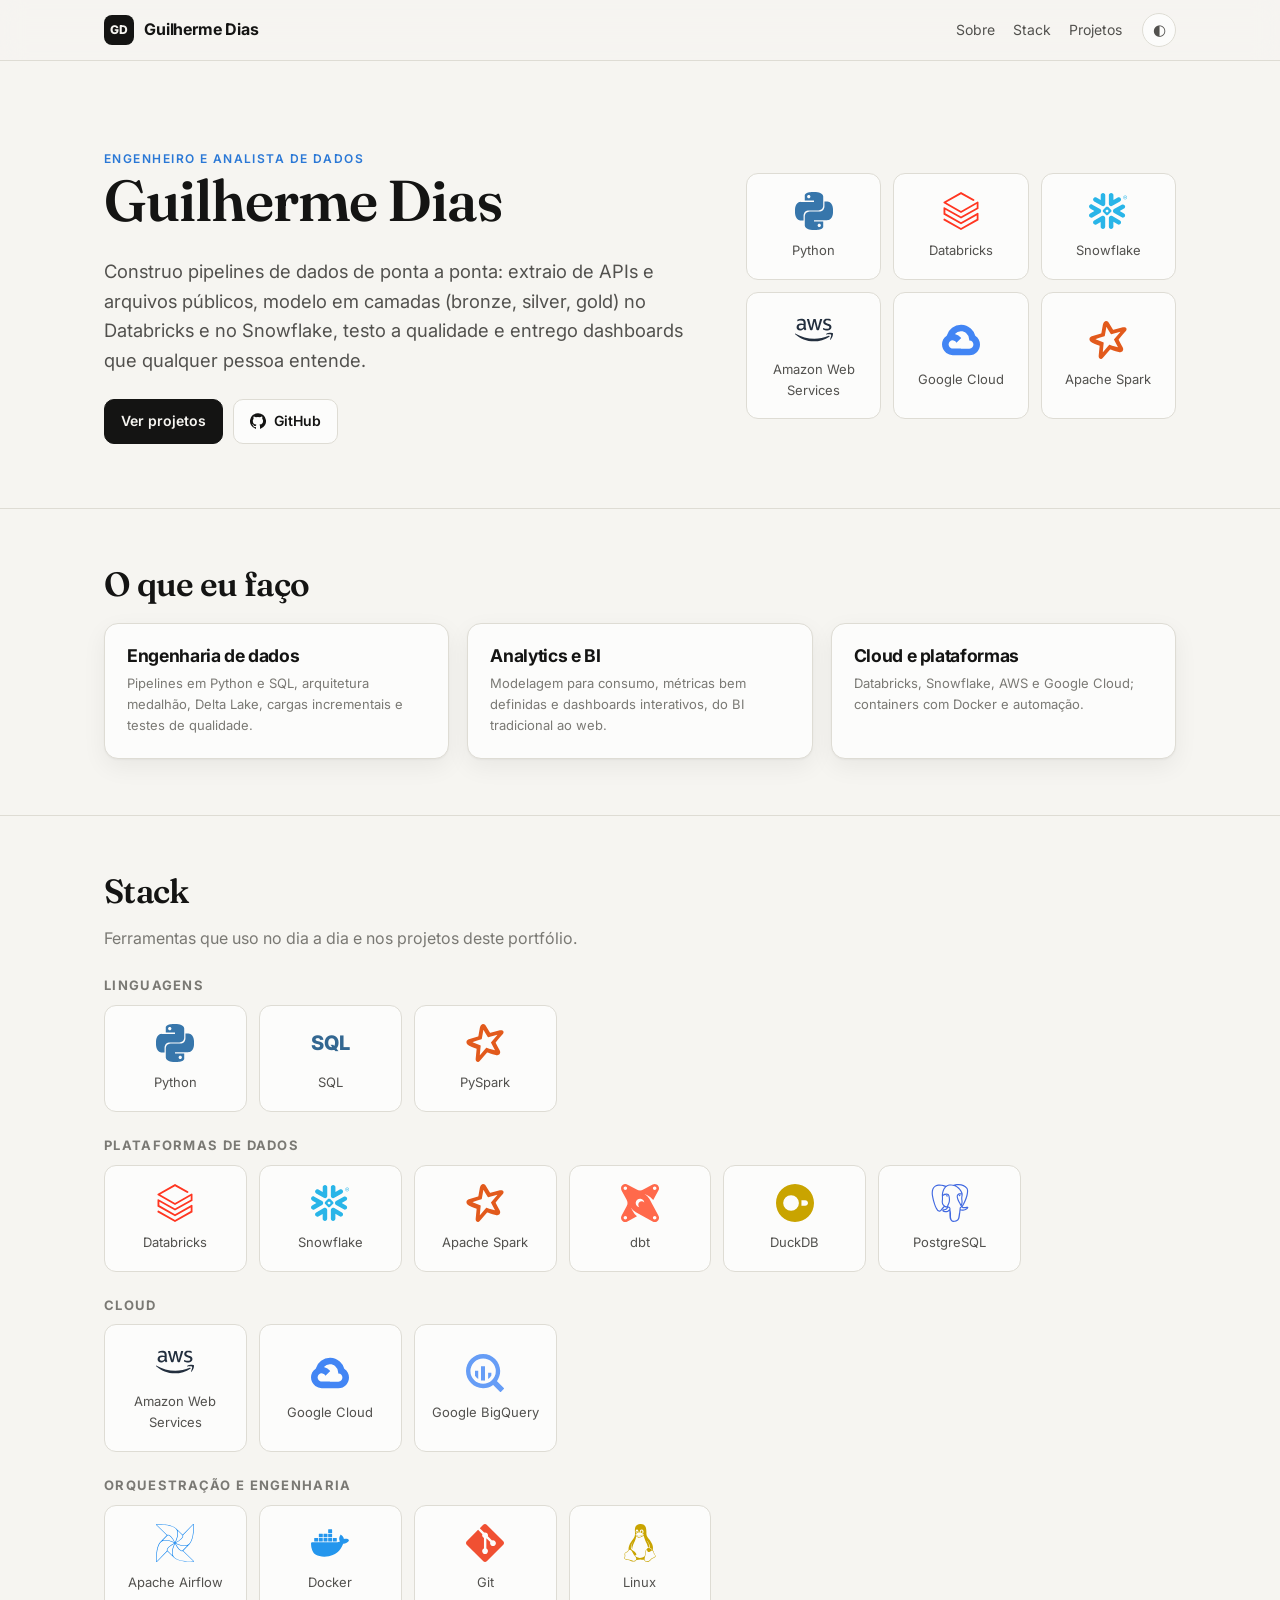
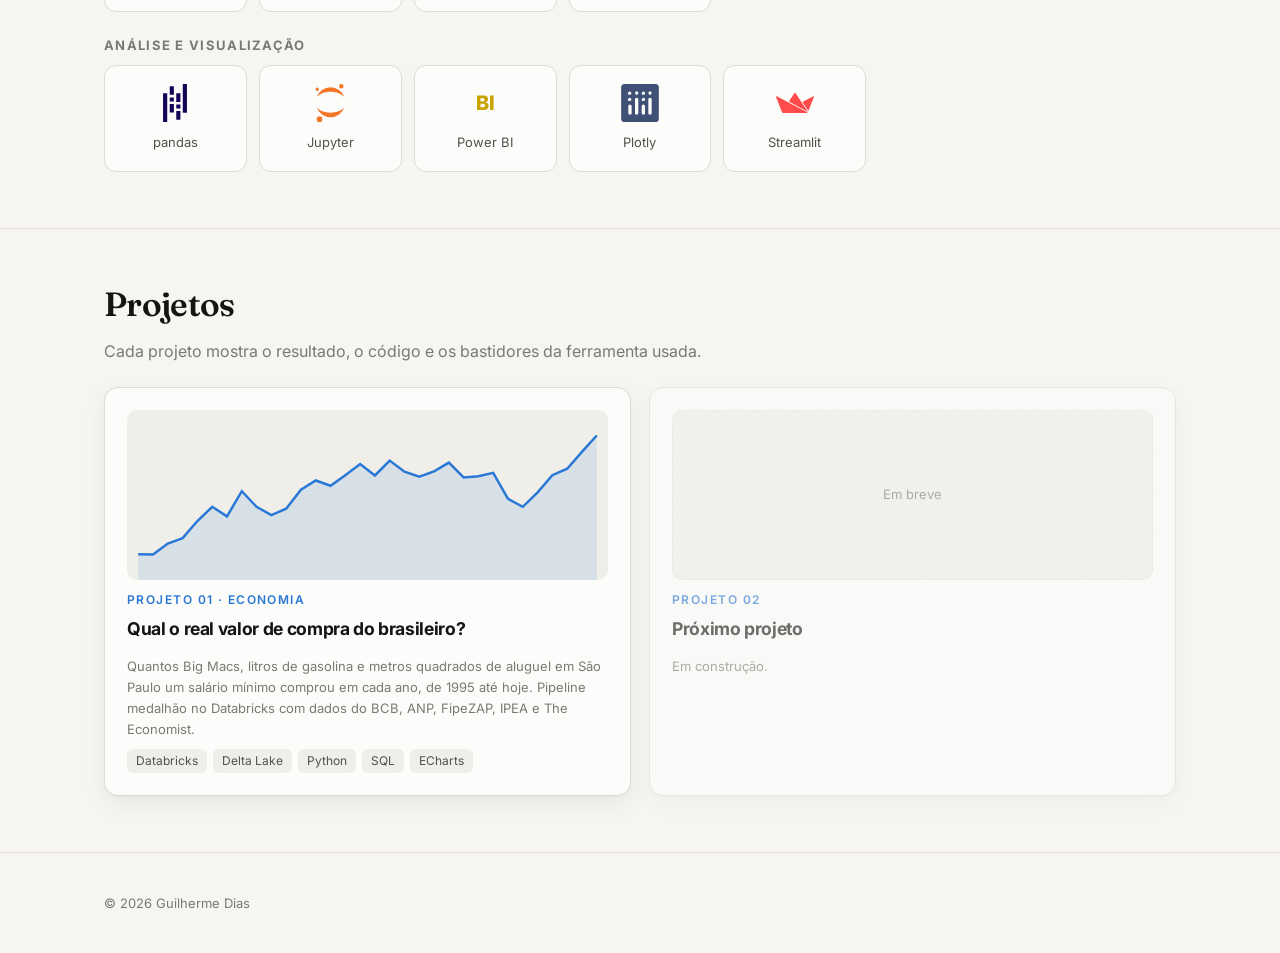
==== index.html @ 41ce4fb2 "Portfólio de dados: página inicial, Projeto 1 (poder de compra) e pipeline Site estático para o GitH" ====
<!doctype html>
<html lang="pt-BR">
<head>
<meta charset="utf-8">
<meta name="viewport" content="width=device-width, initial-scale=1">
<title>Guilherme Dias · Dados</title>
<meta name="description" content="Portfólio de Guilherme Dias: engenharia e análise de dados, Databricks, Snowflake, Python, SQL e dashboards interativos.">
<link rel="preconnect" href="https://fonts.googleapis.com">
<link href="https://fonts.googleapis.com/css2?family=Fraunces:opsz,wght@9..144,600&family=Inter:wght@400;500;600;700;800&family=JetBrains+Mono:wght@400&display=swap" rel="stylesheet">
<link rel="stylesheet" href="assets/style.css">
<link rel="icon" href="data:image/svg+xml,<svg xmlns='http://www.w3.org/2000/svg' viewBox='0 0 32 32'><rect width='32' height='32' rx='8' fill='%23141413'/><text x='16' y='21' font-family='Arial' font-weight='800' font-size='13' fill='white' text-anchor='middle'>GD</text></svg>">
<script src="assets/app.js"></script>
<script src="assets/logos.js"></script>
</head>
<body>
<header class="nav"><div class="wrap">
  <a class="brand" href="./"><span class="mono">GD</span>Guilherme Dias</a>
  <nav class="nav-links">
    <a href="#sobre" class="hide-sm">Sobre</a>
    <a href="#stack-sec">Stack</a>
    <a href="#projetos">Projetos</a>
  </nav>
  <button class="theme-btn" onclick="alternarTema()" aria-label="Alternar tema">◐</button>
</div></header>

<main>
<section class="hero" id="sobre"><div class="wrap hero-grid">
  <div>
    <div class="eyebrow" id="titulo">Dados</div>
    <h1 id="nome">Guilherme Dias</h1>
    <p class="lead" id="resumo"></p>
    <div class="cta">
      <a class="btn primary" href="#projetos">Ver projetos</a>
      <a class="btn" id="lnk-linkedin" href="#" target="_blank" rel="noopener"><svg viewBox="0 0 24 24"><path d="M20.45 20.45h-3.56v-5.57c0-1.33-.02-3.04-1.85-3.04-1.85 0-2.14 1.45-2.14 2.94v5.67H9.35V9h3.41v1.56h.05c.48-.9 1.64-1.85 3.37-1.85 3.6 0 4.27 2.37 4.27 5.46v6.28zM5.34 7.43a2.06 2.06 0 1 1 0-4.13 2.06 2.06 0 0 1 0 4.13zM7.12 20.45H3.56V9h3.56v11.45zM22.22 0H1.77C.79 0 0 .77 0 1.73v20.54C0 23.23.79 24 1.77 24h20.45c.98 0 1.78-.77 1.78-1.73V1.73C24 .77 23.2 0 22.22 0z"/></svg>LinkedIn</a>
      <a class="btn" id="lnk-github" href="#" target="_blank" rel="noopener"><svg viewBox="0 0 24 24"><path d="M12 .3a12 12 0 0 0-3.8 23.4c.6.1.8-.3.8-.6v-2c-3.3.7-4-1.6-4-1.6-.6-1.4-1.4-1.8-1.4-1.8-1-.7.1-.7.1-.7 1.2.1 1.8 1.2 1.8 1.2 1 1.8 2.8 1.3 3.5 1 0-.8.4-1.3.7-1.6-2.7-.3-5.5-1.3-5.5-6 0-1.2.5-2.3 1.3-3.1-.2-.4-.6-1.6 0-3.2 0 0 1-.3 3.4 1.2a11.5 11.5 0 0 1 6 0c2.3-1.5 3.3-1.2 3.3-1.2.6 1.6.2 2.8.1 3.2.8.8 1.3 1.9 1.3 3.2 0 4.6-2.8 5.6-5.5 5.9.5.4.9 1.1.9 2.2v3.3c0 .3.1.7.8.6A12 12 0 0 0 12 .3"/></svg>GitHub</a>
    </div>
  </div>
  <div class="logos" id="hero-logos" style="grid-template-columns:repeat(3,1fr)"></div>
</div></section>

<section id="areas-sec"><div class="wrap">
  <h2>O que eu faço</h2>
  <div class="grid grid-3" id="areas" style="margin-top:20px"></div>
</div></section>

<section id="stack-sec"><div class="wrap">
  <h2>Stack</h2>
  <p class="muted">Ferramentas que uso no dia a dia e nos projetos deste portfólio.</p>
  <div id="stack"></div>
</div></section>

<section id="sec-xp"><div class="wrap">
  <h2>Experiência</h2>
  <div id="xp" style="margin-top:12px"></div>
</div></section>

<section id="projetos"><div class="wrap">
  <h2>Projetos</h2>
  <p class="muted">Cada projeto mostra o resultado, o código e os bastidores da ferramenta usada.</p>
  <div class="grid grid-2" style="margin-top:22px">
    <a class="card project-card" href="projetos/poder-de-compra/">
      <div class="thumb" id="thumb-1"></div>
      <div class="eyebrow">Projeto 01 · Economia</div>
      <h3>Qual o real valor de compra do brasileiro?</h3>
      <p class="muted small" style="margin:0">Quantos Big Macs, litros de gasolina e metros quadrados de aluguel em São Paulo um salário mínimo comprou em cada ano, de 1995 até hoje. Pipeline medalhão no Databricks com dados do BCB, ANP, FipeZAP, IPEA e The Economist.</p>
      <div class="tags"><span class="tag">Databricks</span><span class="tag">Delta Lake</span><span class="tag">Python</span><span class="tag">SQL</span><span class="tag">ECharts</span></div>
    </a>
    <div class="card project-card soon">
      <div class="thumb placeholder">Em breve</div>
      <div class="eyebrow">Projeto 02</div>
      <h3>Próximo projeto</h3>
      <p class="muted small" style="margin:0">Em construção.</p>
    </div>
  </div>
</div></section>
</main>

<footer><div class="wrap">© <span id="ano-atual"></span> Guilherme Dias</div></footer>

<script src="assets/home.js"></script>
<script>
fetch("data/poder_compra.json").then(r => r.json()).then(d => {
  const pts = d.anual.filter(r => r.bigmacs), w = 600, h = 170, pad = 14;
  const xs = pts.map(r => r.ano), ys = pts.map(r => r.bigmacs);
  const x = a => pad + (a - xs[0]) / (xs.at(-1) - xs[0]) * (w - 2 * pad);
  const y = v => h - pad - (v - Math.min(...ys) + 3) / (Math.max(...ys) - Math.min(...ys) + 6) * (h - 2 * pad);
  const path = pts.map((r, i) => (i ? "L" : "M") + x(r.ano).toFixed(1) + "," + y(r.bigmacs).toFixed(1)).join("");
  document.getElementById("thumb-1").innerHTML =
    `<svg viewBox="0 0 ${w} ${h}" preserveAspectRatio="none" width="100%" height="100%">
       <path d="${path} L${x(xs.at(-1))},${h} L${x(xs[0])},${h}Z" fill="var(--series-1)" opacity=".12"/>
       <path d="${path}" fill="none" stroke="var(--series-1)" stroke-width="2.5" vector-effect="non-scaling-stroke"/>
     </svg>`;
});
</script>
</body>
</html>
---- assets/style.css ----
/* Portfólio de dados: tokens de cor (claro/escuro), tipografia e componentes */
:root {
  color-scheme: light;
  --bg: #f6f5f1;
  --surface-1: #fcfcfb;
  --surface-2: #efeee9;
  --border: #dedcd4;
  --text-primary: #141413;
  --text-secondary: #52514e;
  --text-muted: #7a7974;
  --accent: #2a78d6;
  --series-1: #2a78d6; /* Big Mac */
  --series-2: #eb6834; /* gasolina */
  --series-3: #1baf7a; /* aluguel */
  --series-4: #6250d6; /* salário real */
  --grid: #e7e5de;
  --shadow: 0 1px 2px rgba(20, 20, 19, .04), 0 8px 24px rgba(20, 20, 19, .06);
  --radius: 14px;
  --font: "Inter", system-ui, -apple-system, "Segoe UI", sans-serif;
  --font-display: "Fraunces", Georgia, serif;
  --mono: "JetBrains Mono", ui-monospace, monospace;
}
@media (prefers-color-scheme: dark) {
  :root:not([data-theme="light"]) {
    color-scheme: dark;
    --bg: #111110;
    --surface-1: #1a1a19;
    --surface-2: #232321;
    --border: #2f2f2c;
    --text-primary: #f0efec;
    --text-secondary: #c3c2b7;
    --text-muted: #8f8e86;
    --accent: #5598e7;
    --series-1: #3987e5;
    --series-2: #d95926;
    --series-3: #199e70;
    --series-4: #9085e9;
    --grid: #2a2a27;
    --shadow: 0 1px 2px rgba(0, 0, 0, .3), 0 8px 24px rgba(0, 0, 0, .25);
  }
}
:root[data-theme="dark"] {
  color-scheme: dark;
  --bg: #111110;
  --surface-1: #1a1a19;
  --surface-2: #232321;
  --border: #2f2f2c;
  --text-primary: #f0efec;
  --text-secondary: #c3c2b7;
  --text-muted: #8f8e86;
  --accent: #5598e7;
  --series-1: #3987e5;
  --series-2: #d95926;
  --series-3: #199e70;
  --series-4: #9085e9;
  --grid: #2a2a27;
  --shadow: 0 1px 2px rgba(0, 0, 0, .3), 0 8px 24px rgba(0, 0, 0, .25);
}

* { box-sizing: border-box; }
html { -webkit-text-size-adjust: 100%; }
body {
  margin: 0; background: var(--bg); color: var(--text-primary);
  font: 16px/1.6 var(--font); -webkit-font-smoothing: antialiased;
}
a { color: var(--accent); text-decoration: none; }
a:hover { text-decoration: underline; }
img { max-width: 100%; display: block; }
code, pre { font-family: var(--mono); font-size: .88em; }
.wrap { max-width: 1120px; margin: 0 auto; padding: 0 24px; }
@media (max-width: 600px) { .wrap { padding: 0 16px; } }

/* topo */
.nav { position: sticky; top: 0; z-index: 10; backdrop-filter: blur(12px);
  background: color-mix(in srgb, var(--bg) 82%, transparent); border-bottom: 1px solid var(--border); }
.nav .wrap { display: flex; align-items: center; gap: 20px; height: 60px; }
.brand { font-weight: 700; color: var(--text-primary); letter-spacing: -.01em; }
.brand span { color: var(--accent); }
.nav-links { display: flex; gap: 18px; margin-left: auto; font-size: 14px; }
.nav-links a { color: var(--text-secondary); }
.theme-btn { border: 1px solid var(--border); background: var(--surface-1); color: var(--text-secondary);
  border-radius: 999px; width: 34px; height: 34px; cursor: pointer; font-size: 15px; }
@media (max-width: 600px) { .nav-links .hide-sm { display: none; } }

/* tipografia */
h1, h2, h3 { line-height: 1.15; letter-spacing: -.02em; margin: 0 0 .4em; }
h1 { font-family: var(--font-display); font-weight: 600; font-size: clamp(2.2rem, 5vw, 3.6rem); }
h2 { font-family: var(--font-display); font-weight: 600; font-size: clamp(1.6rem, 3vw, 2.1rem); }
h3 { font-size: 1.1rem; }
.eyebrow { font-size: 12px; font-weight: 600; letter-spacing: .12em; text-transform: uppercase; color: var(--accent); }
.lead { font-size: 1.15rem; color: var(--text-secondary); max-width: 62ch; }
.muted { color: var(--text-muted); }
.small { font-size: 13px; }
section { padding: 56px 0; }
section + section { border-top: 1px solid var(--border); }

/* hero */
.hero { padding: 88px 0 64px; }
.hero .chips { display: flex; flex-wrap: wrap; gap: 8px; margin-top: 22px; }
.chip { font-size: 13px; padding: 5px 12px; border-radius: 999px; background: var(--surface-2);
  color: var(--text-secondary); border: 1px solid var(--border); }

/* cartões */
.card { background: var(--surface-1); border: 1px solid var(--border); border-radius: var(--radius);
  box-shadow: var(--shadow); padding: 22px; }
.grid { display: grid; gap: 18px; }
.grid-2 { grid-template-columns: repeat(2, minmax(0, 1fr)); }
.grid-3 { grid-template-columns: repeat(auto-fit, minmax(240px, 1fr)); }
.grid-4 { grid-template-columns: repeat(auto-fit, minmax(200px, 1fr)); }
@media (max-width: 760px) { .grid-2 { grid-template-columns: 1fr; } }

.project-card { display: flex; flex-direction: column; gap: 10px; color: inherit; transition: transform .15s; }
.project-card:hover { transform: translateY(-2px); text-decoration: none; }
.project-card .thumb { height: 170px; border-radius: 10px; background: var(--surface-2); overflow: hidden; }
.project-card.soon { opacity: .6; pointer-events: none; }
.tags { display: flex; flex-wrap: wrap; gap: 6px; }
.tag { font-size: 12px; padding: 2px 9px; border-radius: 6px; background: var(--surface-2); color: var(--text-secondary); }

/* KPIs */
.kpi { display: flex; flex-direction: column; gap: 4px; }
.kpi .label { font-size: 13px; color: var(--text-secondary); display: flex; align-items: center; gap: 8px; }
.kpi .dot { width: 9px; height: 9px; border-radius: 50%; flex: none; }
.kpi .value { font-size: 2.3rem; font-weight: 700; letter-spacing: -.03em; line-height: 1.05; font-variant-numeric: tabular-nums; }
.kpi .delta { font-size: 13px; color: var(--text-secondary); }
.kpi .delta b { color: var(--text-primary); }

/* comparador */
.controls { display: flex; flex-wrap: wrap; gap: 14px; align-items: end; margin-bottom: 18px; }
.controls label { font-size: 12px; color: var(--text-muted); display: flex; flex-direction: column; gap: 4px; }
select, .seg button { font: inherit; font-size: 14px; padding: 7px 12px; border-radius: 8px;
  border: 1px solid var(--border); background: var(--surface-1); color: var(--text-primary); }
.seg { display: inline-flex; border: 1px solid var(--border); border-radius: 9px; overflow: hidden; }
.seg button { border: 0; border-radius: 0; cursor: pointer; background: var(--surface-1); color: var(--text-secondary); }
.seg button[aria-pressed="true"] { background: var(--surface-2); color: var(--text-primary); font-weight: 600; }

.chart { width: 100%; height: 340px; }
.chart.tall { height: 420px; }
.chart-title { font-weight: 600; margin: 0; }
.chart-sub { font-size: 13px; color: var(--text-muted); margin: 2px 0 10px; }

/* destaque narrativo */
.story { display: grid; grid-template-columns: 1fr 1fr; gap: 28px; align-items: center; }
@media (max-width: 800px) { .story { grid-template-columns: 1fr; } }
.big-number { font-family: var(--font-display); font-size: clamp(3rem, 9vw, 5.5rem); font-weight: 600; line-height: 1; letter-spacing: -.03em; }

/* tabela */
.table-wrap { overflow-x: auto; border: 1px solid var(--border); border-radius: 10px; }
table { border-collapse: collapse; width: 100%; font-size: 14px; font-variant-numeric: tabular-nums; }
th, td { padding: 8px 12px; text-align: right; border-bottom: 1px solid var(--border); white-space: nowrap; }
th:first-child, td:first-child { text-align: left; }
th { font-weight: 600; color: var(--text-secondary); background: var(--surface-2); position: sticky; top: 0; }
tr:last-child td { border-bottom: 0; }

/* pipeline (diagrama) */
.flow { display: grid; grid-template-columns: repeat(4, 1fr); gap: 12px; }
@media (max-width: 800px) { .flow { grid-template-columns: 1fr 1fr; } }
.flow .step { position: relative; }
.flow .step .n { font-family: var(--mono); font-size: 12px; color: var(--text-muted); }
.medal { display: inline-block; width: 10px; height: 10px; border-radius: 3px; margin-right: 6px; vertical-align: middle; }

/* galeria */
.gallery { display: grid; grid-template-columns: repeat(auto-fill, minmax(260px, 1fr)); gap: 14px; }
.gallery figure { margin: 0; }
.gallery img { border-radius: 10px; border: 1px solid var(--border); cursor: zoom-in; aspect-ratio: 16/10; object-fit: cover; width: 100%; }
.gallery figcaption { font-size: 13px; color: var(--text-secondary); margin-top: 6px; }
.placeholder { aspect-ratio: 16/10; border-radius: 10px; border: 1.5px dashed var(--border); display: grid;
  place-items: center; text-align: center; color: var(--text-muted); font-size: 13px; padding: 16px; }
.lightbox { position: fixed; inset: 0; background: rgba(0,0,0,.85); display: none; place-items: center; z-index: 50; padding: 24px; }
.lightbox.on { display: grid; }
.lightbox img { max-height: 90vh; border-radius: 8px; }

/* docs */
.doc { max-width: 760px; }
.doc h1 { font-size: 2.2rem; }
.doc h2 { font-size: 1.5rem; margin-top: 1.6em; }
.doc pre { background: var(--surface-2); padding: 14px 16px; border-radius: 10px; overflow-x: auto; border: 1px solid var(--border); }
.doc :not(pre) > code { background: var(--surface-2); padding: 1px 5px; border-radius: 4px; }
.doc table { margin: 1em 0; }
.doc th, .doc td { text-align: left; white-space: normal; }
.doc img { border-radius: 10px; border: 1px solid var(--border); margin: 1em 0; }
.doc blockquote { margin: 1em 0; padding: 4px 16px; border-left: 3px solid var(--accent); color: var(--text-secondary); background: var(--surface-1); border-radius: 0 8px 8px 0; }
.doc-layout { display: grid; grid-template-columns: 220px 1fr; gap: 40px; padding: 40px 0 80px; }
.doc-layout nav a { display: block; padding: 6px 10px; border-radius: 8px; color: var(--text-secondary); font-size: 14px; }
.doc-layout nav a.on { background: var(--surface-2); color: var(--text-primary); font-weight: 600; }
@media (max-width: 800px) { .doc-layout { grid-template-columns: 1fr; gap: 16px; } }

.badge { display: inline-flex; align-items: center; gap: 6px; font-size: 12px; padding: 3px 10px; border-radius: 999px;
  border: 1px solid var(--border); color: var(--text-secondary); background: var(--surface-1); }
.badge .led { width: 7px; height: 7px; border-radius: 50%; background: var(--series-3); }
footer { padding: 40px 0; color: var(--text-muted); font-size: 13px; border-top: 1px solid var(--border); }

/* marca */
.brand { display: inline-flex; align-items: center; gap: 10px; }
.brand .mono { display: inline-grid; place-items: center; width: 30px; height: 30px; border-radius: 8px;
  background: var(--text-primary); color: var(--bg); font-size: 12px; font-weight: 800; letter-spacing: .02em; }

/* barra de filtro do projeto */
.filterbar { position: sticky; top: 60px; z-index: 9; background: color-mix(in srgb, var(--bg) 88%, transparent);
  backdrop-filter: blur(10px); border-bottom: 1px solid var(--border); }
.filterbar .wrap { display: flex; align-items: center; gap: 12px; height: 54px; overflow-x: auto; }
.seg .dot { display: inline-block; width: 8px; height: 8px; border-radius: 50%; margin-right: 6px; vertical-align: 1px; }

/* linha do tempo */
.timeline { display: flex; flex-direction: column; gap: 16px; margin-top: 22px; position: relative; }
.tl-item { display: grid; grid-template-columns: 76px 1fr; gap: 16px; align-items: start; }
.tl-ano { font-family: var(--font-display); font-size: 1.6rem; font-weight: 600; padding-top: 14px; }
.tl-fontes { list-style: none; padding: 0; margin: 0; display: flex; flex-direction: column; gap: 4px; font-size: 13px; }
@media (max-width: 600px) { .tl-item { grid-template-columns: 1fr; gap: 4px; } .tl-ano { padding-top: 0; } }

/* home: stack com logos */
.stack-group { margin-top: 26px; }
.stack-group h3 { font-size: 13px; text-transform: uppercase; letter-spacing: .1em; color: var(--text-muted); margin-bottom: 12px; }
.logos { display: grid; grid-template-columns: repeat(auto-fill, minmax(132px, 1fr)); gap: 12px; }
.logo-tile { display: flex; flex-direction: column; align-items: center; justify-content: center; gap: 10px; padding: 18px 10px;
  background: var(--surface-1); border: 1px solid var(--border); border-radius: 12px; transition: transform .15s, border-color .15s; }
.logo-tile:hover { transform: translateY(-2px); border-color: var(--tile, var(--accent)); }
.logo-tile svg { width: 38px; height: 38px; fill: var(--tile); }
.logo-tile .txt-logo { height: 38px; display: grid; place-items: center; font-weight: 800; font-size: 20px; color: var(--tile); }
.logo-tile span { font-size: 13px; color: var(--text-secondary); text-align: center; }
:root[data-theme="dark"] .logo-tile.dark-invert svg { fill: var(--text-primary); }
@media (prefers-color-scheme: dark) { :root:not([data-theme="light"]) .logo-tile.dark-invert svg { fill: var(--text-primary); } }

.hero-grid { display: grid; grid-template-columns: 1.4fr 1fr; gap: 40px; align-items: center; }
@media (max-width: 860px) { .hero-grid { grid-template-columns: 1fr; } }
.cta { display: flex; flex-wrap: wrap; gap: 10px; margin-top: 24px; }
.btn { display: inline-flex; align-items: center; gap: 8px; padding: 10px 16px; border-radius: 10px; font-weight: 600; font-size: 14px;
  border: 1px solid var(--border); background: var(--surface-1); color: var(--text-primary); }
.btn:hover { text-decoration: none; border-color: var(--accent); }
.btn.primary { background: var(--text-primary); color: var(--bg); border-color: var(--text-primary); }
.btn svg { width: 16px; height: 16px; fill: currentColor; }
.stat-row { display: grid; grid-template-columns: repeat(2, 1fr); gap: 12px; }
.stat { background: var(--surface-1); border: 1px solid var(--border); border-radius: 12px; padding: 16px; }
.stat b { display: block; font-size: 1.8rem; letter-spacing: -.02em; }
.stat span { font-size: 13px; color: var(--text-secondary); }
.xp { display: grid; grid-template-columns: 150px 1fr; gap: 16px; padding: 16px 0; border-bottom: 1px solid var(--border); }
.xp:last-child { border-bottom: 0; }
.xp .when { font-size: 13px; color: var(--text-muted); padding-top: 3px; }
@media (max-width: 600px) { .xp { grid-template-columns: 1fr; gap: 2px; } }
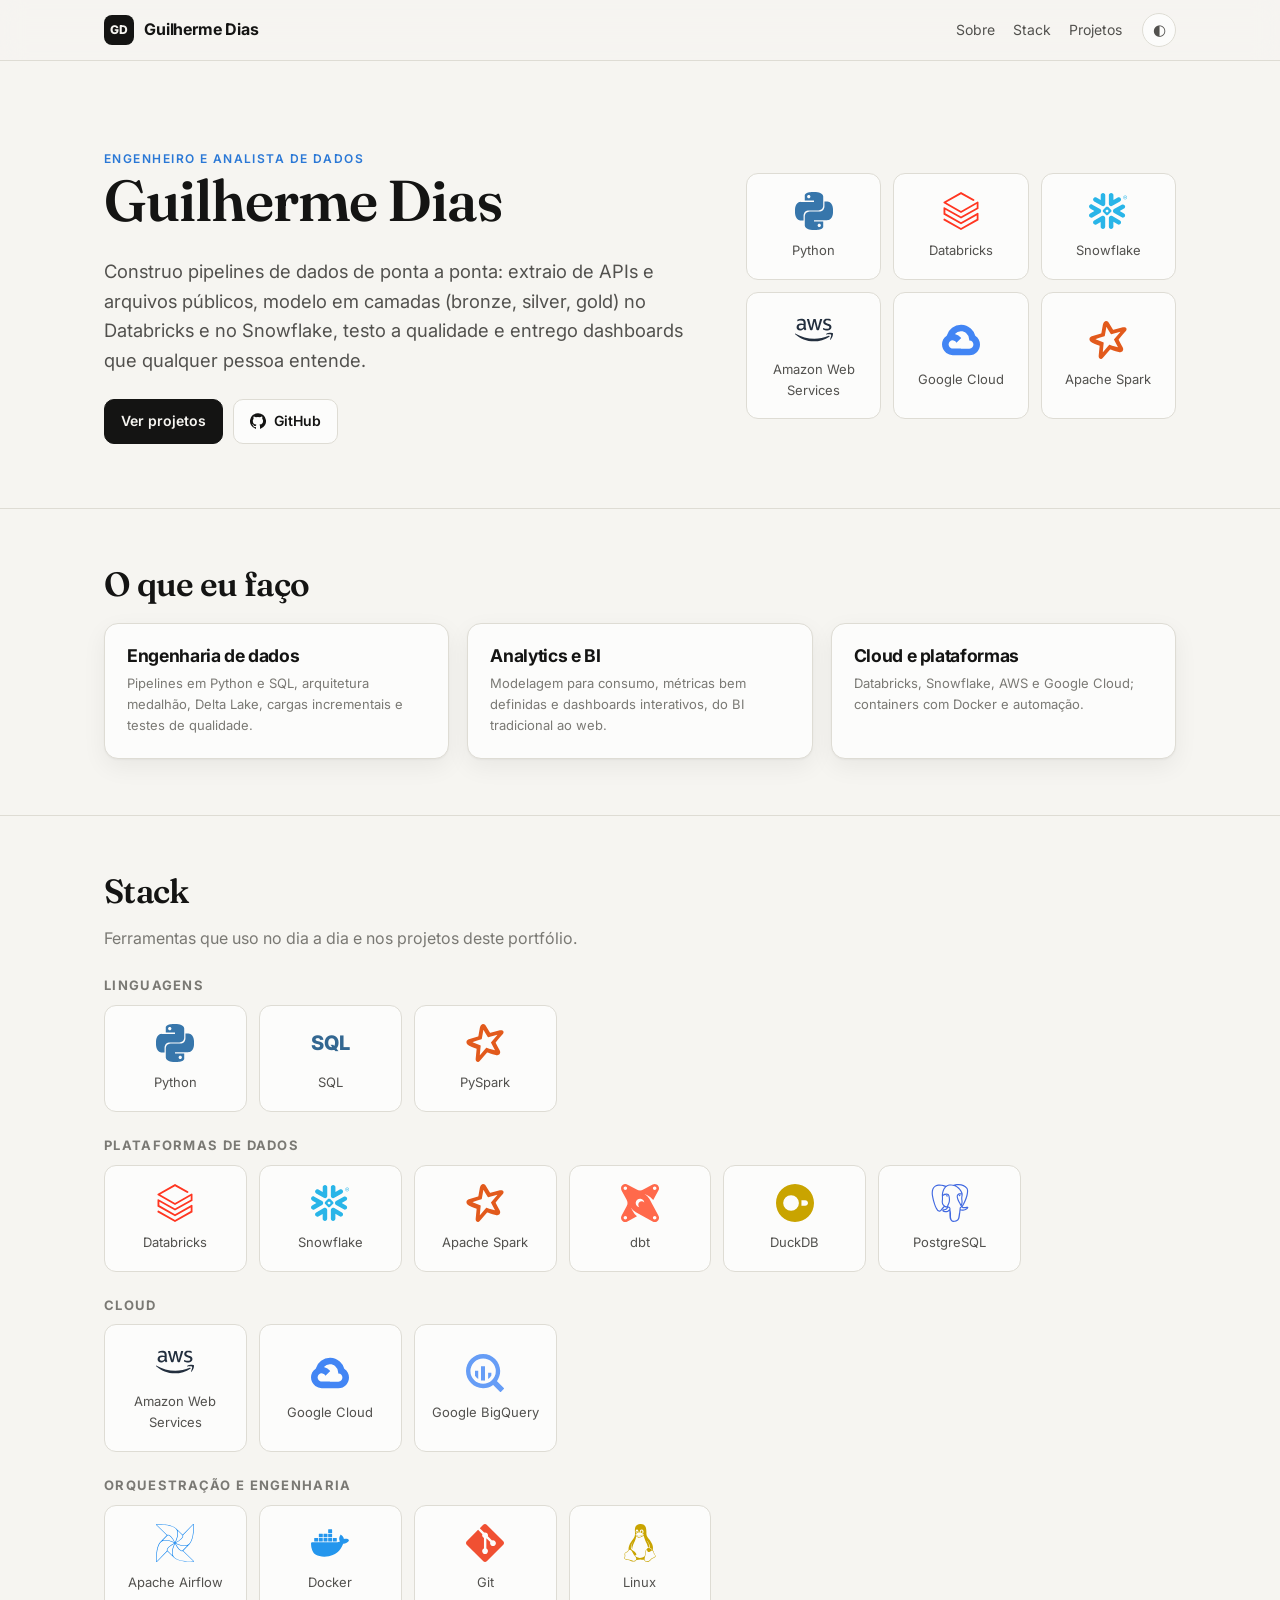
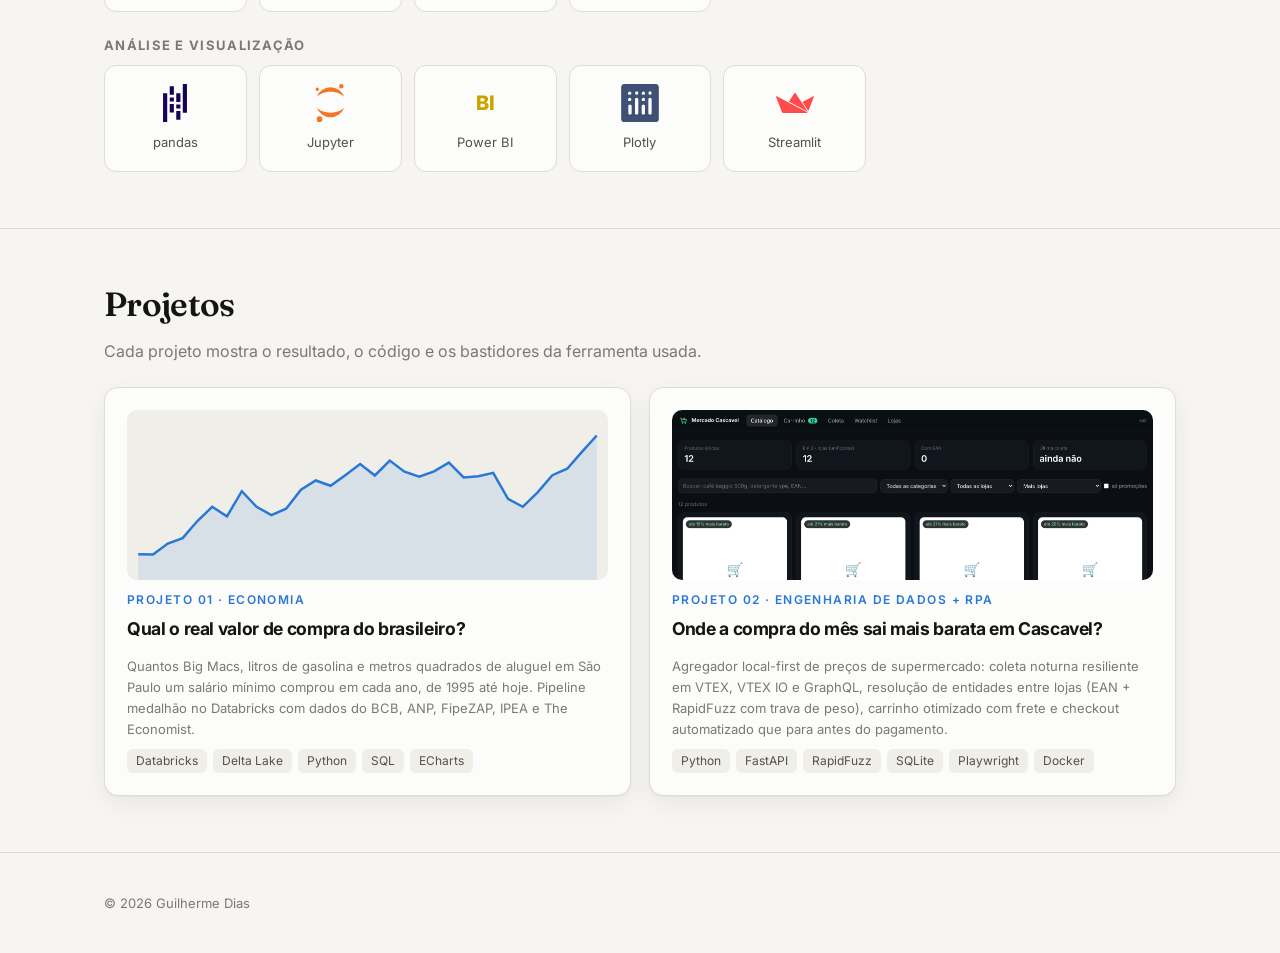
==== commit 5fc9bc50: "feat(portfolio): Projeto 02, comparador de preços de mercado em Cascavel Página do projeto (resoluçã" ====
--- a/index.html
+++ b/index.html
@@ -65,12 +65,13 @@
       <p class="muted small" style="margin:0">Quantos Big Macs, litros de gasolina e metros quadrados de aluguel em São Paulo um salário mínimo comprou em cada ano, de 1995 até hoje. Pipeline medalhão no Databricks com dados do BCB, ANP, FipeZAP, IPEA e The Economist.</p>
       <div class="tags"><span class="tag">Databricks</span><span class="tag">Delta Lake</span><span class="tag">Python</span><span class="tag">SQL</span><span class="tag">ECharts</span></div>
     </a>
-    <div class="card project-card soon">
-      <div class="thumb placeholder">Em breve</div>
-      <div class="eyebrow">Projeto 02</div>
-      <h3>Próximo projeto</h3>
-      <p class="muted small" style="margin:0">Em construção.</p>
-    </div>
+    <a class="card project-card" href="projetos/mercado-cascavel/">
+      <div class="thumb"><img src="projetos/mercado-cascavel/prints/catalogo.png" alt="" loading="lazy" style="width:100%;height:100%;object-fit:cover;object-position:top"></div>
+      <div class="eyebrow">Projeto 02 · Engenharia de dados + RPA</div>
+      <h3>Onde a compra do mês sai mais barata em Cascavel?</h3>
+      <p class="muted small" style="margin:0">Agregador local-first de preços de supermercado: coleta noturna resiliente em VTEX, VTEX IO e GraphQL, resolução de entidades entre lojas (EAN + RapidFuzz com trava de peso), carrinho otimizado com frete e checkout automatizado que para antes do pagamento.</p>
+      <div class="tags"><span class="tag">Python</span><span class="tag">FastAPI</span><span class="tag">RapidFuzz</span><span class="tag">SQLite</span><span class="tag">Playwright</span><span class="tag">Docker</span></div>
+    </a>
   </div>
 </div></section>
 </main>
